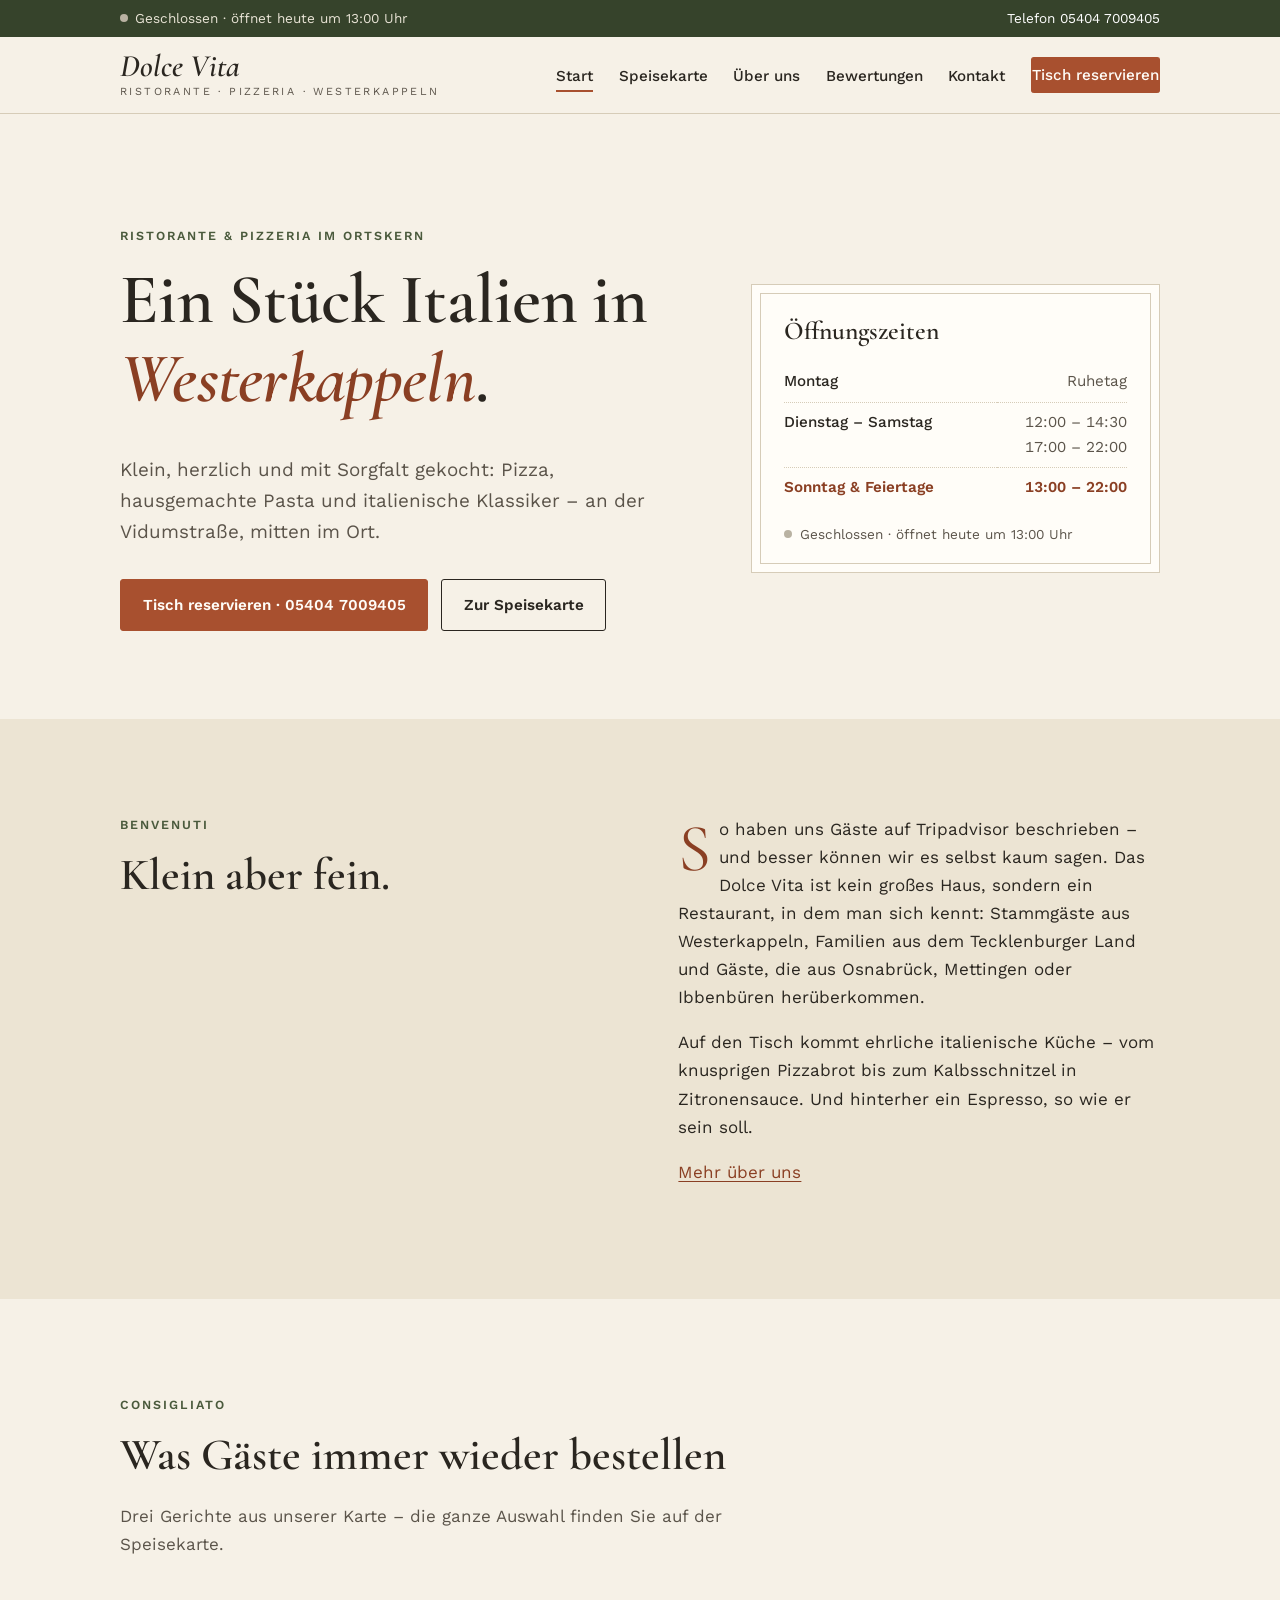
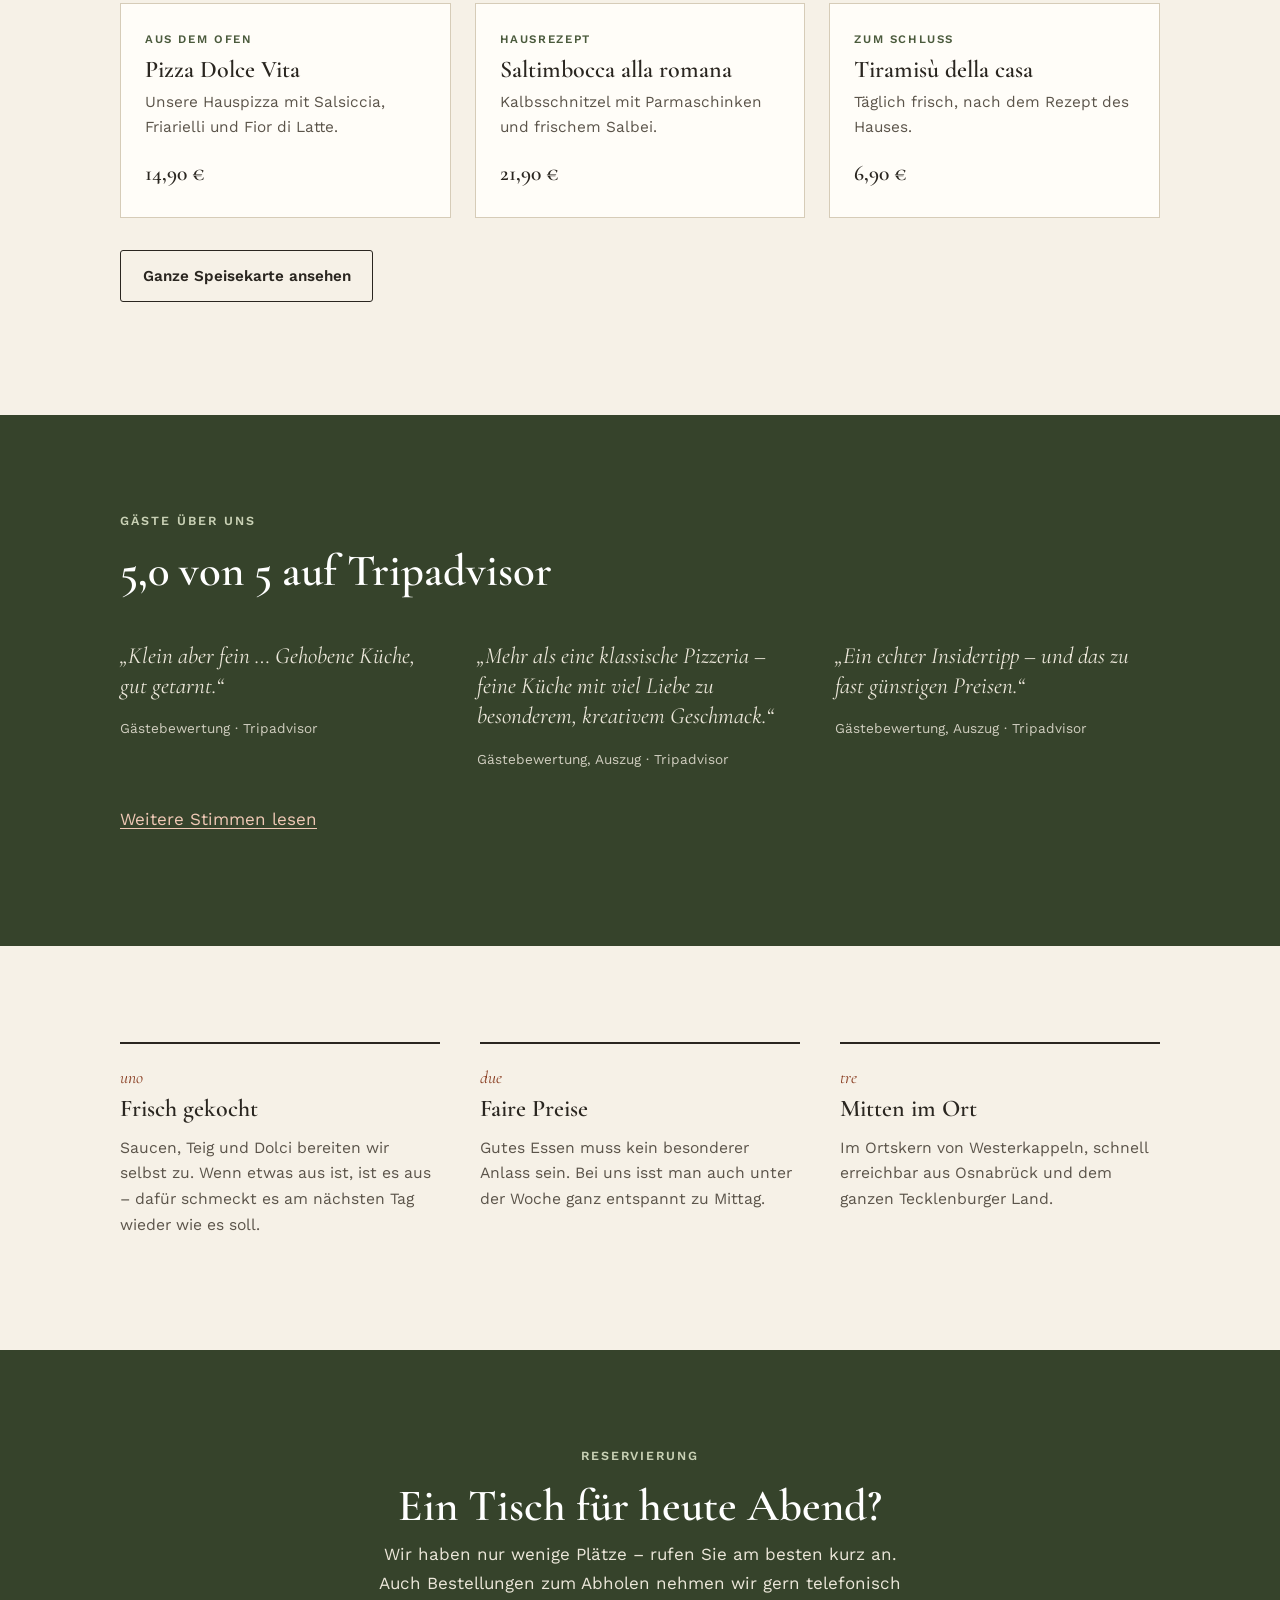
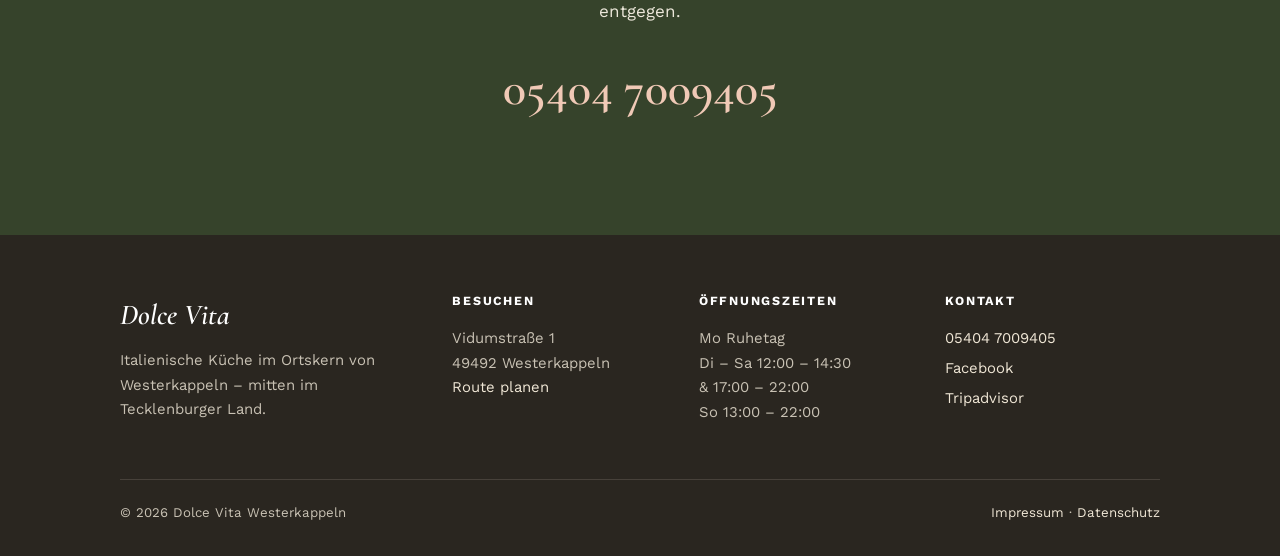
==== index.html @ 23e02b04 "Mehrseitige Restaurant-Website für Dolce Vita Westerkappeln Startseite, Speisekarte mit Preisen, Übe" ====
<!doctype html>
<html lang="de">
<head>
<meta charset="utf-8">
<meta name="viewport" content="width=device-width, initial-scale=1">
<title>Dolce Vita – Ristorante & Pizzeria in Westerkappeln</title>
<meta name="description" content="Italienisches Restaurant und Pizzeria im Ortskern von Westerkappeln. Pizza, Pasta, Fleisch und Fisch – Vidumstraße 1, Telefon 05404 7009405.">
<meta name="theme-color" content="#36432b">
<meta property="og:type" content="restaurant">
<meta property="og:title" content="Dolce Vita – Ristorante & Pizzeria in Westerkappeln">
<meta property="og:description" content="Italienisches Restaurant und Pizzeria im Ortskern von Westerkappeln. Pizza, Pasta, Fleisch und Fisch – Vidumstraße 1, Telefon 05404 7009405.">
<meta property="og:locale" content="de_DE">
<link rel="icon" href="img/favicon.svg" type="image/svg+xml">
<link rel="preconnect" href="https://fonts.googleapis.com">
<link rel="preconnect" href="https://fonts.gstatic.com" crossorigin>
<link rel="stylesheet" href="css/style.css">
<script type="application/ld+json">
{
  "@context": "https://schema.org",
  "@type": "Restaurant",
  "name": "Dolce Vita",
  "servesCuisine": ["Italienisch", "Pizza", "Pasta"],
  "telephone": "+4954047009405",
  "priceRange": "€€",
  "address": {
    "@type": "PostalAddress",
    "streetAddress": "Vidumstraße 1",
    "postalCode": "49492",
    "addressLocality": "Westerkappeln",
    "addressRegion": "Nordrhein-Westfalen",
    "addressCountry": "DE"
  },
  "openingHoursSpecification": [
    {"@type": "OpeningHoursSpecification", "dayOfWeek": ["Tuesday","Wednesday","Thursday","Friday","Saturday"], "opens": "12:00", "closes": "14:30"},
    {"@type": "OpeningHoursSpecification", "dayOfWeek": ["Tuesday","Wednesday","Thursday","Friday","Saturday"], "opens": "17:00", "closes": "22:00"},
    {"@type": "OpeningHoursSpecification", "dayOfWeek": "Sunday", "opens": "13:00", "closes": "22:00"}
  ],
  "hasMenu": "speisekarte.html",
  "acceptsReservations": "True",
  "sameAs": ["https://www.tripadvisor.de/Restaurant_Review-g3331348-d24987084-Reviews-Dolce_vita-Westerkappeln_North_Rhine_Westphalia.html", "https://www.facebook.com/p/Dolce-vita-100069733084038/"]
}
</script>
</head>
<body>
<a class="skip" href="#inhalt">Zum Inhalt springen</a>
<div class="topbar">
  <div class="wrap">
    <span data-status>Vidumstraße 1 · Westerkappeln</span>
    <span><a href="tel:+4954047009405">Telefon 05404 7009405</a></span>
  </div>
</div>
<header class="site-header">
  <div class="wrap">
    <a class="brand" href="index.html" aria-label="Dolce Vita – zur Startseite">
      <span class="brand-name">Dolce Vita</span>
      <span class="brand-sub">Ristorante · Pizzeria · Westerkappeln</span>
    </a>
    <button class="nav-toggle" aria-expanded="false" aria-controls="nav">Menü</button>
    <nav class="nav" id="nav" aria-label="Hauptnavigation">
      <ul>
        <li><a href="index.html" aria-current="page">Start</a></li><li><a href="speisekarte.html">Speisekarte</a></li><li><a href="ueber-uns.html">Über uns</a></li><li><a href="bewertungen.html">Bewertungen</a></li><li><a href="kontakt.html">Kontakt</a></li><li><a class="btn btn-small" href="tel:+4954047009405">Tisch reservieren</a></li>
      </ul>
    </nav>
  </div>
</header>
<main id="inhalt">
<section class="hero">
  <div class="wrap hero-grid">
    <div>
      <span class="eyebrow">Ristorante &amp; Pizzeria im Ortskern</span>
      <h1>Ein Stück Italien in <em>Westerkappeln</em>.</h1>
      <p class="lead">Klein, herzlich und mit Sorgfalt gekocht: Pizza, hausgemachte Pasta und italienische Klassiker – an der Vidumstraße, mitten im Ort.</p>
      <div class="hero-actions">
        <a class="btn" href="tel:+4954047009405">Tisch reservieren · 05404 7009405</a>
        <a class="btn btn-ghost" href="speisekarte.html">Zur Speisekarte</a>
      </div>
    </div>
    <aside class="hero-card" aria-labelledby="oz">
      <h2 id="oz">Öffnungszeiten</h2>
      <table class="hours">
          <tr data-day="1"><th>Montag</th><td>Ruhetag</td></tr>
          <tr data-day="2,3,4,5,6"><th>Dienstag – Samstag</th><td>12:00 – 14:30<br>17:00 – 22:00</td></tr>
          <tr data-day="0"><th>Sonntag &amp; Feiertage</th><td>13:00 – 22:00</td></tr>
        </table>
      <p class="small" data-status></p>
    </aside>
  </div>
</section>

<section class="section section-alt">
  <div class="wrap two-col">
    <div>
      <span class="eyebrow">Benvenuti</span>
      <h2>Klein aber fein.</h2>
    </div>
    <div class="prose">
      <p class="drop">So haben uns Gäste auf Tripadvisor beschrieben – und besser können wir es selbst kaum sagen. Das Dolce Vita ist kein großes Haus, sondern ein Restaurant, in dem man sich kennt: Stammgäste aus Westerkappeln, Familien aus dem Tecklenburger Land und Gäste, die aus Osnabrück, Mettingen oder Ibbenbüren herüberkommen.</p>
      <p>Auf den Tisch kommt ehrliche italienische Küche – vom knusprigen Pizzabrot bis zum Kalbsschnitzel in Zitronensauce. Und hinterher ein Espresso, so wie er sein soll.</p>
      <p><a href="ueber-uns.html">Mehr über uns</a></p>
    </div>
  </div>
</section>

<section class="section">
  <div class="wrap">
    <div class="section-head">
      <span class="eyebrow">Consigliato</span>
      <h2>Was Gäste immer wieder bestellen</h2>
      <p>Drei Gerichte aus unserer Karte – die ganze Auswahl finden Sie auf der Speisekarte.</p>
    </div>
    <div class="picks">
      <article class="pick">
        <span class="tag">Aus dem Ofen</span>
        <h3>Pizza Dolce Vita</h3>
        <p>Unsere Hauspizza mit Salsiccia, Friarielli und Fior di Latte.</p>
        <span class="price">14,90 €</span>
      </article>
      <article class="pick">
        <span class="tag">Hausrezept</span>
        <h3>Saltimbocca alla romana</h3>
        <p>Kalbsschnitzel mit Parmaschinken und frischem Salbei.</p>
        <span class="price">21,90 €</span>
      </article>
      <article class="pick">
        <span class="tag">Zum Schluss</span>
        <h3>Tiramisù della casa</h3>
        <p>Täglich frisch, nach dem Rezept des Hauses.</p>
        <span class="price">6,90 €</span>
      </article>
    </div>
    <p style="margin-top:2rem"><a class="btn btn-ghost" href="speisekarte.html">Ganze Speisekarte ansehen</a></p>
  </div>
</section>

<section class="section section-dark">
  <div class="wrap">
    <div class="section-head">
      <span class="eyebrow">Gäste über uns</span>
      <h2>5,0 von 5 auf Tripadvisor</h2>
    </div>
    <div class="quotes">
      <figure class="quote">
        <blockquote>Klein aber fein … Gehobene Küche, gut getarnt.</blockquote>
        <figcaption>Gästebewertung · Tripadvisor</figcaption>
      </figure>
      <figure class="quote">
        <blockquote>Mehr als eine klassische Pizzeria – feine Küche mit viel Liebe zu besonderem, kreativem Geschmack.</blockquote>
        <figcaption>Gästebewertung, Auszug · Tripadvisor</figcaption>
      </figure>
      <figure class="quote">
        <blockquote>Ein echter Insidertipp – und das zu fast günstigen Preisen.</blockquote>
        <figcaption>Gästebewertung, Auszug · Tripadvisor</figcaption>
      </figure>
    </div>
    <p style="margin-top:2.2rem"><a href="bewertungen.html">Weitere Stimmen lesen</a></p>
  </div>
</section>

<section class="section">
  <div class="wrap">
    <div class="pillars">
      <div class="pillar">
        <span class="num">uno</span>
        <h3>Frisch gekocht</h3>
        <p>Saucen, Teig und Dolci bereiten wir selbst zu. Wenn etwas aus ist, ist es aus – dafür schmeckt es am nächsten Tag wieder wie es soll.</p>
      </div>
      <div class="pillar">
        <span class="num">due</span>
        <h3>Faire Preise</h3>
        <p>Gutes Essen muss kein besonderer Anlass sein. Bei uns isst man auch unter der Woche ganz entspannt zu Mittag.</p>
      </div>
      <div class="pillar">
        <span class="num">tre</span>
        <h3>Mitten im Ort</h3>
        <p>Im Ortskern von Westerkappeln, schnell erreichbar aus Osnabrück und dem ganzen Tecklenburger Land.</p>
      </div>
    </div>
  </div>
</section>
<section class="section section-dark cta-band">
  <div class="wrap">
    <span class="eyebrow">Reservierung</span>
    <h2>Ein Tisch für heute Abend?</h2>
    <p>Wir haben nur wenige Plätze – rufen Sie am besten kurz an. Auch Bestellungen zum Abholen nehmen wir gern telefonisch entgegen.</p>
    <a class="phone-big" href="tel:+4954047009405">05404 7009405</a>
  </div>
</section>
</main>
<footer class="site-footer">
  <div class="wrap">
    <div class="footer-grid">
      <div>
        <span class="brand-name" style="font-family:var(--serif);font-style:italic;font-weight:600">Dolce Vita</span>
        <p style="margin-top:.6rem">Italienische Küche im Ortskern von Westerkappeln – mitten im Tecklenburger Land.</p>
      </div>
      <div>
        <h4>Besuchen</h4>
        <p>Vidumstraße 1<br>49492 Westerkappeln<br><a href="https://www.google.com/maps/dir/?api=1&destination=Vidumstra%C3%9Fe+1%2C+49492+Westerkappeln" rel="noopener">Route planen</a></p>
      </div>
      <div>
        <h4>Öffnungszeiten</h4>
        <p>Mo Ruhetag<br>Di – Sa 12:00 – 14:30<br>&amp; 17:00 – 22:00<br>So 13:00 – 22:00</p>
      </div>
      <div>
        <h4>Kontakt</h4>
        <ul>
          <li><a href="tel:+4954047009405">05404 7009405</a></li>
          <li><a href="https://www.facebook.com/p/Dolce-vita-100069733084038/" rel="noopener">Facebook</a></li>
          <li><a href="https://www.tripadvisor.de/Restaurant_Review-g3331348-d24987084-Reviews-Dolce_vita-Westerkappeln_North_Rhine_Westphalia.html" rel="noopener">Tripadvisor</a></li>
        </ul>
      </div>
    </div>
    <div class="footer-bottom">
      <span>© <span id="year">2026</span> Dolce Vita Westerkappeln</span>
      <span><a href="impressum.html">Impressum</a> · <a href="datenschutz.html">Datenschutz</a></span>
    </div>
  </div>
</footer>
<script src="js/main.js"></script>
</body>
</html>
---- css/style.css ----
/* Dolce Vita Westerkappeln – Stylesheet
   Warmes Papier, Olive und Terrakotta: italienische Küche im Ortskern
   des Tecklenburger Landes. Bewusst ruhig, typografisch, ohne Effekthascherei. */

@import url("https://fonts.googleapis.com/css2?family=Cormorant+Garamond:ital,wght@0,500;0,600;1,500&family=Work+Sans:wght@400;500;600&display=swap");

:root {
  --paper: #f6f1e7;
  --paper-deep: #ece4d3;
  --ink: #2a2620;
  --ink-soft: #5b544a;
  --olive: #4a5a3c;
  --olive-dark: #36432b;
  --terra: #a8502f;
  --terra-dark: #8a3f23;
  --line: #d6ccb8;
  --white: #fffdf8;

  --serif: "Cormorant Garamond", Georgia, "Times New Roman", serif;
  --sans: "Work Sans", system-ui, -apple-system, "Segoe UI", sans-serif;

  --wrap: 1120px;
  --gutter: clamp(16px, 4vw, 40px);
}

*, *::before, *::after { box-sizing: border-box; }

html { scroll-behavior: smooth; }

body {
  margin: 0;
  background: var(--paper);
  color: var(--ink);
  font-family: var(--sans);
  font-size: 1.0625rem;
  line-height: 1.65;
  -webkit-font-smoothing: antialiased;
}

img { max-width: 100%; display: block; }

a { color: var(--terra-dark); text-underline-offset: 3px; }
a:hover { color: var(--terra); }

h1, h2, h3 {
  font-family: var(--serif);
  font-weight: 600;
  line-height: 1.12;
  margin: 0 0 .5em;
  color: var(--ink);
}
h1 { font-size: clamp(2.6rem, 6vw, 4.4rem); letter-spacing: -.01em; }
h2 { font-size: clamp(2rem, 4vw, 2.8rem); }
h3 { font-size: 1.5rem; }

p { margin: 0 0 1em; }

.wrap { max-width: var(--wrap); margin: 0 auto; padding: 0 var(--gutter); }

.eyebrow {
  font-family: var(--sans);
  font-size: .78rem;
  font-weight: 600;
  letter-spacing: .16em;
  text-transform: uppercase;
  color: var(--olive);
  margin-bottom: .9rem;
  display: block;
}

.skip {
  position: absolute; left: -999px; top: 0;
  background: var(--ink); color: var(--white); padding: .6rem 1rem; z-index: 100;
}
.skip:focus { left: 1rem; top: 1rem; }

/* ---------- Kopfbereich ---------- */

.topbar {
  background: var(--olive-dark);
  color: #e9e4d6;
  font-size: .85rem;
}
.topbar .wrap {
  display: flex; flex-wrap: wrap; gap: .3rem 1.5rem;
  justify-content: space-between; padding-top: .45rem; padding-bottom: .45rem;
}
.topbar a { color: #fff; text-decoration: none; }
.topbar a:hover { text-decoration: underline; }
.status-dot {
  display: inline-block; width: .5rem; height: .5rem; border-radius: 50%;
  background: #b9b2a2; margin-right: .45rem; vertical-align: .08em;
}
.status-dot.open { background: #9ccf7a; }

.site-header {
  background: var(--paper);
  border-bottom: 1px solid var(--line);
  position: sticky; top: 0; z-index: 50;
}
.site-header .wrap {
  display: flex; align-items: center; justify-content: space-between;
  min-height: 76px; gap: 1rem;
}

.brand { text-decoration: none; color: var(--ink); display: flex; flex-direction: column; line-height: 1; }
.brand-name { font-family: var(--serif); font-size: 1.95rem; font-weight: 600; font-style: italic; }
@media (max-width: 420px) { .brand-sub { letter-spacing: .12em; } }
.brand-sub {
  font-size: .68rem; letter-spacing: .22em; text-transform: uppercase;
  color: var(--ink-soft); margin-top: .3rem;
}

.nav ul { list-style: none; margin: 0; padding: 0; display: flex; gap: 1.6rem; align-items: center; }
.nav a {
  text-decoration: none; color: var(--ink); font-size: .95rem; font-weight: 500;
  padding: .3rem 0; border-bottom: 2px solid transparent; white-space: nowrap;
}
.nav a:hover { color: var(--terra-dark); }
.nav a[aria-current="page"] { border-bottom-color: var(--terra); }
.nav .btn { border-bottom: 0; }

.nav-toggle {
  display: none; background: none; border: 1px solid var(--line); border-radius: 4px;
  font: inherit; font-size: .9rem; padding: .45rem .8rem; color: var(--ink); cursor: pointer;
}

@media (max-width: 920px) {
  .nav-toggle { display: block; }
  .nav {
    position: absolute; left: 0; right: 0; top: 100%;
    background: var(--paper); border-bottom: 1px solid var(--line);
    display: none;
  }
  .nav.open { display: block; }
  .nav ul { flex-direction: column; align-items: stretch; gap: 0; padding: .5rem var(--gutter) 1.2rem; }
  .nav li a { display: block; padding: .8rem 0; border-bottom: 1px solid var(--line); }
  .nav li:last-child a { border-bottom: 0; margin-top: .8rem; text-align: center; }
}

/* ---------- Buttons ---------- */

.btn {
  display: inline-block;
  background: var(--terra);
  color: var(--white) !important;
  text-decoration: none;
  font-weight: 600;
  font-size: .95rem;
  padding: .78rem 1.35rem;
  border-radius: 3px;
  border: 1px solid var(--terra);
  transition: background .15s;
}
.btn:hover { background: var(--terra-dark); border-color: var(--terra-dark); }
.btn-ghost { background: transparent; color: var(--ink) !important; border-color: var(--ink); }
.btn-ghost:hover { background: var(--ink); color: var(--white) !important; border-color: var(--ink); }
.btn-small { padding: .5rem 1rem; font-size: .88rem; }

/* ---------- Hero ---------- */

.hero {
  position: relative;
  padding: clamp(3.5rem, 9vw, 7rem) 0 clamp(3rem, 7vw, 5.5rem);
  overflow: hidden;
}
.hero-grid {
  display: grid; grid-template-columns: 1.25fr .9fr; gap: clamp(2rem, 5vw, 4.5rem); align-items: center;
}
.hero h1 em { font-style: italic; color: var(--terra-dark); }
.hero .lead { font-size: 1.18rem; color: var(--ink-soft); max-width: 34rem; margin-bottom: 2rem; }
.hero-actions { display: flex; flex-wrap: wrap; gap: .8rem; }

.hero-card {
  background: var(--white);
  border: 1px solid var(--line);
  padding: 2rem 2rem 1.6rem;
  position: relative;
}
.hero-card::before {
  content: ""; position: absolute; inset: 8px; border: 1px solid var(--line); pointer-events: none;
}
.hero-card h2 { font-size: 1.6rem; margin-bottom: 1rem; }
.hours { width: 100%; border-collapse: collapse; font-size: .95rem; }
.hours th { text-align: left; font-weight: 500; padding: .45rem 1rem .45rem 0; vertical-align: top; }
.hours td { text-align: right; padding: .45rem 0; vertical-align: top; white-space: nowrap; color: var(--ink-soft); font-variant-numeric: tabular-nums; }
.hours tr + tr th, .hours tr + tr td { border-top: 1px dotted var(--line); }
.hours tr.today th, .hours tr.today td { color: var(--terra-dark); font-weight: 600; }
.hero-card .small { font-size: .85rem; color: var(--ink-soft); margin: 1rem 0 0; }

@media (max-width: 860px) {
  .hero-grid { grid-template-columns: 1fr; }
}

/* ---------- Sektionen ---------- */

.section { padding: clamp(3.5rem, 8vw, 6rem) 0; }
.section-alt { background: var(--paper-deep); }
.section-dark { background: var(--olive-dark); color: #ece7da; }
.section-dark h2, .section-dark h3 { color: #fff; }
.section-dark .eyebrow { color: #c9d1b5; }
.section-dark a { color: #f0c9b6; }

.section-head { max-width: 40rem; margin-bottom: 2.8rem; }
.section-head p { color: var(--ink-soft); }
.section-dark .section-head p { color: #d6d0c0; }

.two-col { display: grid; grid-template-columns: 1fr 1fr; gap: clamp(2rem, 6vw, 5rem); align-items: start; }
@media (max-width: 760px) { .two-col { grid-template-columns: 1fr; } }

.prose p { max-width: 38rem; }
.prose .drop::first-letter {
  font-family: var(--serif); float: left; font-size: 4.2rem; line-height: .85;
  padding: .3rem .5rem 0 0; color: var(--terra-dark);
}

/* Drei Säulen */
.pillars { display: grid; grid-template-columns: repeat(3, 1fr); gap: 2.5rem; }
.pillar { border-top: 2px solid var(--ink); padding-top: 1.2rem; }
.pillar .num { font-family: var(--serif); font-style: italic; font-size: 1.1rem; color: var(--terra-dark); display: block; margin-bottom: .2rem; }
.pillar p { color: var(--ink-soft); font-size: .98rem; }
@media (max-width: 760px) { .pillars { grid-template-columns: 1fr; gap: 2rem; } }

/* Empfehlungen auf der Startseite */
.picks { display: grid; grid-template-columns: repeat(3, 1fr); gap: 1.5rem; }
.pick {
  background: var(--white); border: 1px solid var(--line); padding: 1.6rem 1.5rem;
  display: flex; flex-direction: column;
}
.pick .tag { font-size: .72rem; font-weight: 600; letter-spacing: .14em; text-transform: uppercase; color: var(--olive); }
.pick h3 { margin: .5rem 0 .4rem; }
.pick p { color: var(--ink-soft); font-size: .96rem; flex: 1; }
.pick .price { font-family: var(--serif); font-size: 1.35rem; font-weight: 600; color: var(--ink); }
@media (max-width: 860px) { .picks { grid-template-columns: 1fr; } }

/* ---------- Bewertungen ---------- */

.rating-row { display: flex; flex-wrap: wrap; gap: 1rem 3rem; margin-bottom: 2.5rem; }
.rating { display: flex; align-items: baseline; gap: .7rem; }
.rating .score { font-family: var(--serif); font-size: 3.2rem; font-weight: 600; line-height: 1; }
.rating .meta { font-size: .9rem; line-height: 1.35; }
.rating .meta strong { display: block; font-weight: 600; }
.stars { color: #e3b04b; letter-spacing: .1em; font-size: 1rem; }

.quotes { display: grid; grid-template-columns: repeat(3, 1fr); gap: 2rem; }
.quote { margin: 0; }
.quote blockquote {
  margin: 0 0 1rem; font-family: var(--serif); font-size: 1.45rem; line-height: 1.3; font-style: italic;
}
.quote blockquote::before { content: "„"; }
.quote blockquote::after { content: "“"; }
.quote figcaption { font-size: .85rem; opacity: .85; }
@media (max-width: 860px) { .quotes { grid-template-columns: 1fr; } }

.review-list { display: grid; gap: 1.5rem; }
.review {
  background: var(--white); border: 1px solid var(--line); padding: 1.6rem 1.8rem;
}
.review-head { display: flex; flex-wrap: wrap; justify-content: space-between; gap: .4rem 1rem; margin-bottom: .6rem; }
.review h3 { font-size: 1.4rem; margin: 0; }
.review .source { font-size: .8rem; font-weight: 600; letter-spacing: .1em; text-transform: uppercase; color: var(--olive); }
.review p { color: var(--ink-soft); margin: 0; }

/* ---------- Seitenkopf Unterseiten ---------- */

.page-head { padding: clamp(3rem, 7vw, 5rem) 0 clamp(2rem, 4vw, 3rem); border-bottom: 1px solid var(--line); }
.page-head p { color: var(--ink-soft); max-width: 40rem; font-size: 1.1rem; margin: 0; }

/* ---------- Speisekarte ---------- */

.menu-layout { display: grid; grid-template-columns: 210px 1fr; gap: 3.5rem; align-items: start; }
.menu-nav { position: sticky; top: 100px; }
.menu-layout > * { min-width: 0; }
.menu-nav ol { list-style: none; margin: 0; padding: 0; border-left: 1px solid var(--line); }
.menu-nav a {
  display: block; padding: .38rem 0 .38rem 1rem; text-decoration: none; color: var(--ink-soft);
  font-size: .95rem; margin-left: -1px; border-left: 2px solid transparent;
}
.menu-nav a:hover, .menu-nav a.active { color: var(--ink); border-left-color: var(--terra); }

@media (max-width: 860px) {
  .menu-layout { grid-template-columns: 1fr; gap: 1.5rem; }
  .menu-nav { position: sticky; top: 76px; z-index: 10; background: var(--paper); margin: 0 calc(var(--gutter) * -1); padding: .6rem var(--gutter); border-bottom: 1px solid var(--line); }
  .menu-nav ol { display: flex; gap: .5rem; overflow-x: auto; border-left: 0; scrollbar-width: none; }
  .menu-nav ol::-webkit-scrollbar { display: none; }
  .menu-nav a { white-space: nowrap; border: 1px solid var(--line); border-radius: 999px; padding: .35rem .9rem; margin: 0; font-size: .88rem; }
  .menu-nav a:hover, .menu-nav a.active { border-color: var(--ink); background: var(--ink); color: var(--white); }
}

.menu-section { padding-bottom: 3rem; margin-bottom: 3rem; border-bottom: 1px solid var(--line); scroll-margin-top: 140px; }
.menu-section:last-child { border-bottom: 0; }
.menu-section > header { margin-bottom: 1.6rem; }
.menu-section > header h2 { margin-bottom: .2rem; }
.menu-section > header p { color: var(--ink-soft); font-size: .95rem; margin: 0; }

.dish { display: grid; grid-template-columns: 2.4rem 1fr auto; gap: 0 .8rem; padding: .9rem 0; border-top: 1px dotted var(--line); }
.dish:first-of-type { border-top: 0; }
.dish .no { font-size: .8rem; color: var(--ink-soft); padding-top: .32rem; font-variant-numeric: tabular-nums; }
.dish h3 { font-family: var(--sans); font-size: 1.02rem; font-weight: 600; margin: 0; line-height: 1.4; }
.dish p { margin: .15rem 0 0; font-size: .94rem; color: var(--ink-soft); }
.dish .price { font-weight: 600; font-variant-numeric: tabular-nums; white-space: nowrap; }
.dish .badge {
  display: inline-block; font-size: .66rem; font-weight: 600; letter-spacing: .08em; text-transform: uppercase;
  border: 1px solid currentColor; border-radius: 2px; padding: 0 .3rem; margin-left: .4rem; vertical-align: .15em;
}
.badge.veg { color: var(--olive); }
.badge.house { color: var(--terra-dark); }
.dish sup { font-size: .65em; color: var(--ink-soft); font-weight: 400; }

.menu-note { background: var(--white); border: 1px solid var(--line); padding: 1.2rem 1.4rem; font-size: .92rem; color: var(--ink-soft); }
.menu-note p:last-child { margin: 0; }

.size-head { display: grid; grid-template-columns: 2.4rem 1fr auto; gap: 0 .8rem; font-size: .78rem; text-transform: uppercase; letter-spacing: .1em; color: var(--ink-soft); }
.size-head span:last-child, .dish .prices { text-align: right; }
.dish .prices { font-weight: 600; font-variant-numeric: tabular-nums; white-space: nowrap; }
.dish .prices span + span::before { content: " / "; font-weight: 400; color: var(--ink-soft); }

/* ---------- Kontakt ---------- */

.info-grid { display: grid; grid-template-columns: repeat(3, 1fr); gap: 2.5rem; }
.info-grid h3 { font-size: 1.35rem; margin-bottom: .6rem; }
.info-grid p, .info-grid address { font-style: normal; color: var(--ink-soft); }
@media (max-width: 860px) { .info-grid { grid-template-columns: 1fr; gap: 2rem; } }

.map-card {
  background: var(--white); border: 1px solid var(--line); padding: 2rem;
  display: grid; grid-template-columns: 1fr auto; gap: 1.5rem; align-items: center;
}
.map-card svg { width: 100%; height: auto; max-width: 420px; }
@media (max-width: 760px) { .map-card { grid-template-columns: 1fr; } }

.steps { list-style: none; margin: 0; padding: 0; counter-reset: s; }
.steps li { counter-increment: s; position: relative; padding-left: 2.6rem; margin-bottom: 1.2rem; }
.steps li::before {
  content: counter(s); position: absolute; left: 0; top: 0;
  width: 1.8rem; height: 1.8rem; border-radius: 50%; border: 1px solid var(--ink);
  display: grid; place-items: center; font-size: .85rem; font-weight: 600;
}
.steps strong { display: block; }

/* ---------- Rechtliches ---------- */

.legal { max-width: 46rem; }
.legal h2 { font-size: 1.7rem; margin-top: 2.2rem; }
.legal h3 { font-size: 1.25rem; margin-top: 1.6rem; }
.legal p, .legal li { color: var(--ink-soft); }
.todo { background: #fbe9c9; color: #6b4a12; padding: 0 .25rem; }

/* ---------- CTA-Band ---------- */

.cta-band { text-align: center; }
.cta-band h2 { margin-bottom: .6rem; }
.cta-band p { margin: 0 auto 1.6rem; max-width: 34rem; }
.phone-big { font-family: var(--serif); font-size: clamp(2rem, 5vw, 3rem); font-weight: 600; text-decoration: none; display: inline-block; margin-bottom: .6rem; }

/* ---------- Fußbereich ---------- */

.site-footer { background: var(--ink); color: #c9c2b4; font-size: .93rem; padding: 3.5rem 0 2rem; }
.site-footer a { color: #f0e7d6; text-decoration: none; }
.site-footer a:hover { text-decoration: underline; }
.footer-grid { display: grid; grid-template-columns: 1.4fr 1fr 1fr 1fr; gap: 2rem; }
.site-footer h4 { color: #fff; font-family: var(--sans); font-size: .78rem; letter-spacing: .14em; text-transform: uppercase; margin: 0 0 .9rem; }
.site-footer ul { list-style: none; margin: 0; padding: 0; }
.site-footer li { margin-bottom: .35rem; }
.site-footer .brand-name { color: #fff; font-size: 1.8rem; }
.footer-bottom { border-top: 1px solid #47413a; margin-top: 2.5rem; padding-top: 1.4rem; display: flex; flex-wrap: wrap; justify-content: space-between; gap: .5rem; font-size: .83rem; }
@media (max-width: 860px) { .footer-grid { grid-template-columns: 1fr 1fr; } }
@media (max-width: 520px) { .footer-grid { grid-template-columns: 1fr; } }

/* Ornament */
.rule { display: flex; align-items: center; gap: 1rem; color: var(--line); margin: 0 0 2rem; }
.rule::before, .rule::after { content: ""; flex: 1; height: 1px; background: currentColor; }
.rule svg { width: 26px; height: 26px; color: var(--olive); }

@media print {
  .topbar, .site-header, .site-footer, .menu-nav, .cta-band { display: none; }
  body { background: #fff; }
  .menu-layout { display: block; }
}
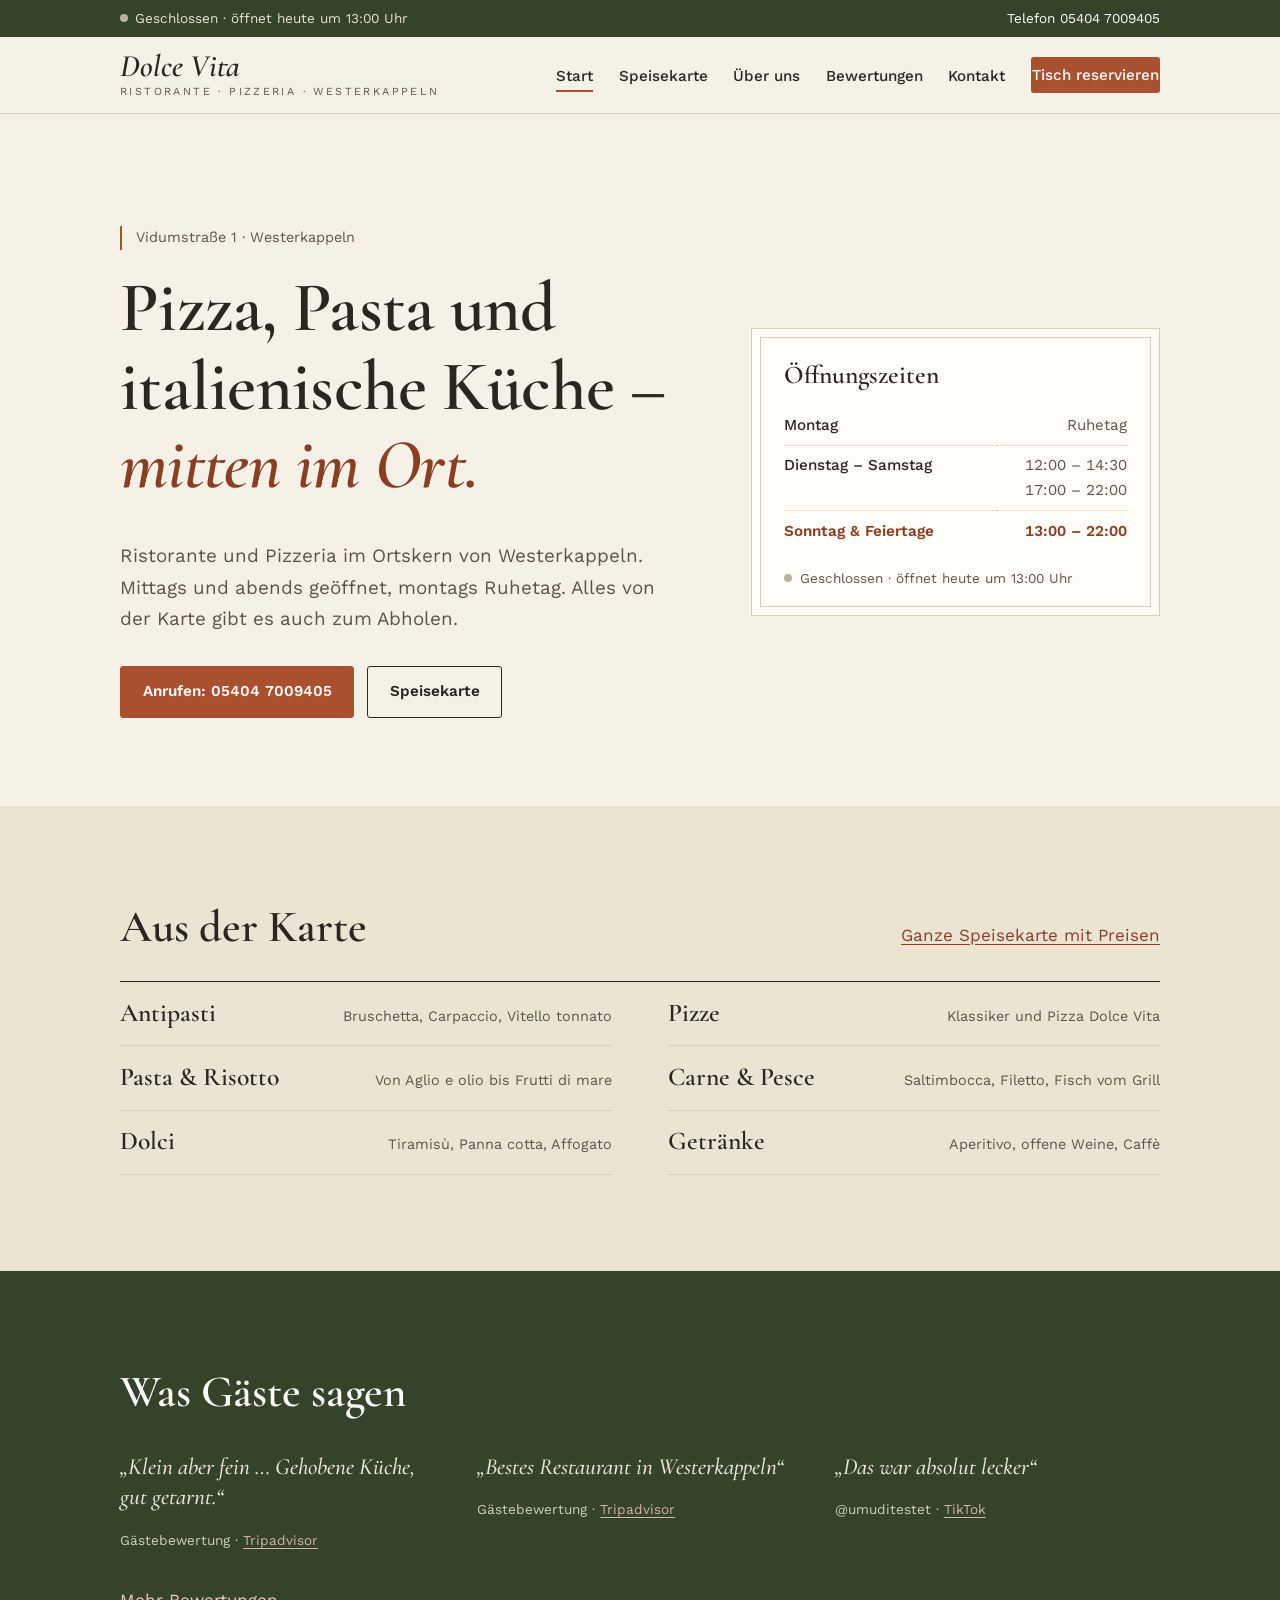
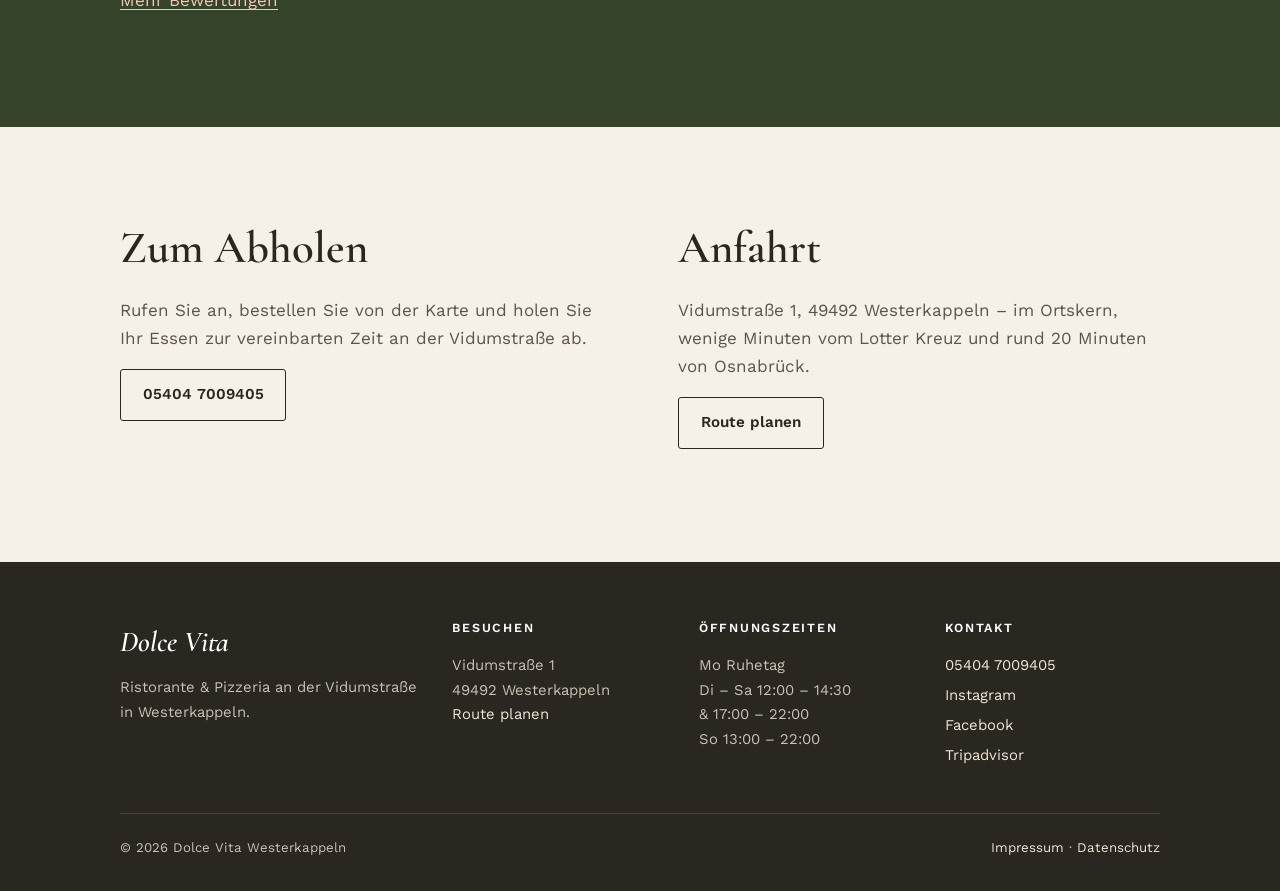
==== commit b7c39e2a: "Website veröffentlichungsfertig: lokale Schriften, belegte Zitate, neue Startseite - Google Fonts du" ====
--- a/index.html
+++ b/index.html
@@ -11,8 +11,6 @@
 <meta property="og:description" content="Italienisches Restaurant und Pizzeria im Ortskern von Westerkappeln. Pizza, Pasta, Fleisch und Fisch – Vidumstraße 1, Telefon 05404 7009405.">
 <meta property="og:locale" content="de_DE">
 <link rel="icon" href="img/favicon.svg" type="image/svg+xml">
-<link rel="preconnect" href="https://fonts.googleapis.com">
-<link rel="preconnect" href="https://fonts.gstatic.com" crossorigin>
 <link rel="stylesheet" href="css/style.css">
 <script type="application/ld+json">
 {
@@ -37,7 +35,7 @@
   ],
   "hasMenu": "speisekarte.html",
   "acceptsReservations": "True",
-  "sameAs": ["https://www.tripadvisor.de/Restaurant_Review-g3331348-d24987084-Reviews-Dolce_vita-Westerkappeln_North_Rhine_Westphalia.html", "https://www.facebook.com/p/Dolce-vita-100069733084038/"]
+  "sameAs": ["https://www.instagram.com/dolcevita_westerkappeln/", "https://www.facebook.com/p/Dolce-vita-100069733084038/", "https://www.tripadvisor.de/Restaurant_Review-g3331348-d24987084-Reviews-Dolce_vita-Westerkappeln_North_Rhine_Westphalia.html"]
 }
 </script>
 </head>
@@ -67,12 +65,12 @@
 <section class="hero">
   <div class="wrap hero-grid">
     <div>
-      <span class="eyebrow">Ristorante &amp; Pizzeria im Ortskern</span>
-      <h1>Ein Stück Italien in <em>Westerkappeln</em>.</h1>
-      <p class="lead">Klein, herzlich und mit Sorgfalt gekocht: Pizza, hausgemachte Pasta und italienische Klassiker – an der Vidumstraße, mitten im Ort.</p>
+      <p class="hero-place">Vidumstraße 1 · Westerkappeln</p>
+      <h1>Pizza, Pasta und italienische Küche – <em>mitten im Ort.</em></h1>
+      <p class="lead">Ristorante und Pizzeria im Ortskern von Westerkappeln. Mittags und abends geöffnet, montags Ruhetag. Alles von der Karte gibt es auch zum Abholen.</p>
       <div class="hero-actions">
-        <a class="btn" href="tel:+4954047009405">Tisch reservieren · 05404 7009405</a>
-        <a class="btn btn-ghost" href="speisekarte.html">Zur Speisekarte</a>
+        <a class="btn" href="tel:+4954047009405">Anrufen: 05404 7009405</a>
+        <a class="btn btn-ghost" href="speisekarte.html">Speisekarte</a>
       </div>
     </div>
     <aside class="hero-card" aria-labelledby="oz">
@@ -88,101 +86,55 @@
 </section>
 
 <section class="section section-alt">
-  <div class="wrap two-col">
-    <div>
-      <span class="eyebrow">Benvenuti</span>
-      <h2>Klein aber fein.</h2>
+  <div class="wrap">
+    <div class="split-head">
+      <h2>Aus der Karte</h2>
+      <a href="speisekarte.html">Ganze Speisekarte mit Preisen</a>
     </div>
-    <div class="prose">
-      <p class="drop">So haben uns Gäste auf Tripadvisor beschrieben – und besser können wir es selbst kaum sagen. Das Dolce Vita ist kein großes Haus, sondern ein Restaurant, in dem man sich kennt: Stammgäste aus Westerkappeln, Familien aus dem Tecklenburger Land und Gäste, die aus Osnabrück, Mettingen oder Ibbenbüren herüberkommen.</p>
-      <p>Auf den Tisch kommt ehrliche italienische Küche – vom knusprigen Pizzabrot bis zum Kalbsschnitzel in Zitronensauce. Und hinterher ein Espresso, so wie er sein soll.</p>
-      <p><a href="ueber-uns.html">Mehr über uns</a></p>
-    </div>
-  </div>
-</section>
-
-<section class="section">
-  <div class="wrap">
-    <div class="section-head">
-      <span class="eyebrow">Consigliato</span>
-      <h2>Was Gäste immer wieder bestellen</h2>
-      <p>Drei Gerichte aus unserer Karte – die ganze Auswahl finden Sie auf der Speisekarte.</p>
-    </div>
-    <div class="picks">
-      <article class="pick">
-        <span class="tag">Aus dem Ofen</span>
-        <h3>Pizza Dolce Vita</h3>
-        <p>Unsere Hauspizza mit Salsiccia, Friarielli und Fior di Latte.</p>
-        <span class="price">14,90 €</span>
-      </article>
-      <article class="pick">
-        <span class="tag">Hausrezept</span>
-        <h3>Saltimbocca alla romana</h3>
-        <p>Kalbsschnitzel mit Parmaschinken und frischem Salbei.</p>
-        <span class="price">21,90 €</span>
-      </article>
-      <article class="pick">
-        <span class="tag">Zum Schluss</span>
-        <h3>Tiramisù della casa</h3>
-        <p>Täglich frisch, nach dem Rezept des Hauses.</p>
-        <span class="price">6,90 €</span>
-      </article>
-    </div>
-    <p style="margin-top:2rem"><a class="btn btn-ghost" href="speisekarte.html">Ganze Speisekarte ansehen</a></p>
+    <ul class="cat-list">
+      <li><a href="speisekarte.html#antipasti"><span class="cat-name">Antipasti</span><span class="cat-desc">Bruschetta, Carpaccio, Vitello tonnato</span></a></li>
+      <li><a href="speisekarte.html#pizza"><span class="cat-name">Pizze</span><span class="cat-desc">Klassiker und Pizza Dolce Vita</span></a></li>
+      <li><a href="speisekarte.html#pasta"><span class="cat-name">Pasta &amp; Risotto</span><span class="cat-desc">Von Aglio e olio bis Frutti di mare</span></a></li>
+      <li><a href="speisekarte.html#carne"><span class="cat-name">Carne &amp; Pesce</span><span class="cat-desc">Saltimbocca, Filetto, Fisch vom Grill</span></a></li>
+      <li><a href="speisekarte.html#dolci"><span class="cat-name">Dolci</span><span class="cat-desc">Tiramisù, Panna cotta, Affogato</span></a></li>
+      <li><a href="speisekarte.html#getraenke"><span class="cat-name">Getränke</span><span class="cat-desc">Aperitivo, offene Weine, Caffè</span></a></li>
+    </ul>
   </div>
 </section>
 
 <section class="section section-dark">
   <div class="wrap">
-    <div class="section-head">
-      <span class="eyebrow">Gäste über uns</span>
-      <h2>5,0 von 5 auf Tripadvisor</h2>
-    </div>
+    <h2 style="margin-bottom:2.2rem">Was Gäste sagen</h2>
     <div class="quotes">
       <figure class="quote">
         <blockquote>Klein aber fein … Gehobene Küche, gut getarnt.</blockquote>
-        <figcaption>Gästebewertung · Tripadvisor</figcaption>
+        <figcaption>Gästebewertung · <a href="https://www.tripadvisor.de/Restaurant_Review-g3331348-d24987084-Reviews-Dolce_vita-Westerkappeln_North_Rhine_Westphalia.html" rel="noopener">Tripadvisor</a></figcaption>
       </figure>
       <figure class="quote">
-        <blockquote>Mehr als eine klassische Pizzeria – feine Küche mit viel Liebe zu besonderem, kreativem Geschmack.</blockquote>
-        <figcaption>Gästebewertung, Auszug · Tripadvisor</figcaption>
+        <blockquote>Bestes Restaurant in Westerkappeln</blockquote>
+        <figcaption>Gästebewertung · <a href="https://www.tripadvisor.de/ShowUserReviews-g3331348-d24987084-r861253359-Dolce_vita-Westerkappeln_North_Rhine_Westphalia.html" rel="noopener">Tripadvisor</a></figcaption>
       </figure>
       <figure class="quote">
-        <blockquote>Ein echter Insidertipp – und das zu fast günstigen Preisen.</blockquote>
-        <figcaption>Gästebewertung, Auszug · Tripadvisor</figcaption>
+        <blockquote>Das war absolut lecker</blockquote>
+        <figcaption>@umuditestet · <a href="https://www.tiktok.com/@umuditestet/video/7616672092297170198" rel="noopener">TikTok</a></figcaption>
       </figure>
     </div>
-    <p style="margin-top:2.2rem"><a href="bewertungen.html">Weitere Stimmen lesen</a></p>
+    <p style="margin-top:2.2rem"><a href="bewertungen.html">Mehr Bewertungen</a></p>
   </div>
 </section>
 
 <section class="section">
-  <div class="wrap">
-    <div class="pillars">
-      <div class="pillar">
-        <span class="num">uno</span>
-        <h3>Frisch gekocht</h3>
-        <p>Saucen, Teig und Dolci bereiten wir selbst zu. Wenn etwas aus ist, ist es aus – dafür schmeckt es am nächsten Tag wieder wie es soll.</p>
-      </div>
-      <div class="pillar">
-        <span class="num">due</span>
-        <h3>Faire Preise</h3>
-        <p>Gutes Essen muss kein besonderer Anlass sein. Bei uns isst man auch unter der Woche ganz entspannt zu Mittag.</p>
-      </div>
-      <div class="pillar">
-        <span class="num">tre</span>
-        <h3>Mitten im Ort</h3>
-        <p>Im Ortskern von Westerkappeln, schnell erreichbar aus Osnabrück und dem ganzen Tecklenburger Land.</p>
-      </div>
+  <div class="wrap two-col">
+    <div>
+      <h2>Zum Abholen</h2>
+      <p style="color:var(--ink-soft)">Rufen Sie an, bestellen Sie von der Karte und holen Sie Ihr Essen zur vereinbarten Zeit an der Vidumstraße ab.</p>
+      <p><a class="btn btn-ghost" href="tel:+4954047009405">05404 7009405</a></p>
     </div>
-  </div>
-</section>
-<section class="section section-dark cta-band">
-  <div class="wrap">
-    <span class="eyebrow">Reservierung</span>
-    <h2>Ein Tisch für heute Abend?</h2>
-    <p>Wir haben nur wenige Plätze – rufen Sie am besten kurz an. Auch Bestellungen zum Abholen nehmen wir gern telefonisch entgegen.</p>
-    <a class="phone-big" href="tel:+4954047009405">05404 7009405</a>
+    <div>
+      <h2>Anfahrt</h2>
+      <p style="color:var(--ink-soft)">Vidumstraße 1, 49492 Westerkappeln – im Ortskern, wenige Minuten vom Lotter Kreuz und rund 20 Minuten von Osnabrück.</p>
+      <p><a class="btn btn-ghost" href="https://www.google.com/maps/dir/?api=1&destination=Vidumstra%C3%9Fe+1%2C+49492+Westerkappeln" rel="noopener">Route planen</a></p>
+    </div>
   </div>
 </section>
 </main>
@@ -191,7 +143,7 @@
     <div class="footer-grid">
       <div>
         <span class="brand-name" style="font-family:var(--serif);font-style:italic;font-weight:600">Dolce Vita</span>
-        <p style="margin-top:.6rem">Italienische Küche im Ortskern von Westerkappeln – mitten im Tecklenburger Land.</p>
+        <p style="margin-top:.6rem">Ristorante &amp; Pizzeria an der Vidumstraße in Westerkappeln.</p>
       </div>
       <div>
         <h4>Besuchen</h4>
@@ -205,6 +157,7 @@
         <h4>Kontakt</h4>
         <ul>
           <li><a href="tel:+4954047009405">05404 7009405</a></li>
+          <li><a href="https://www.instagram.com/dolcevita_westerkappeln/" rel="noopener">Instagram</a></li>
           <li><a href="https://www.facebook.com/p/Dolce-vita-100069733084038/" rel="noopener">Facebook</a></li>
           <li><a href="https://www.tripadvisor.de/Restaurant_Review-g3331348-d24987084-Reviews-Dolce_vita-Westerkappeln_North_Rhine_Westphalia.html" rel="noopener">Tripadvisor</a></li>
         </ul>
--- a/css/style.css
+++ b/css/style.css
@@ -2,7 +2,14 @@
    Warmes Papier, Olive und Terrakotta: italienische Küche im Ortskern
    des Tecklenburger Landes. Bewusst ruhig, typografisch, ohne Effekthascherei. */
 
-@import url("https://fonts.googleapis.com/css2?family=Cormorant+Garamond:ital,wght@0,500;0,600;1,500&family=Work+Sans:wght@400;500;600&display=swap");
+/* Schriften lokal eingebunden (SIL Open Font License, siehe fonts/) – keine Verbindung zu Google. */
+@font-face { font-family: "Cormorant Garamond"; src: url("../fonts/cormorant-garamond-latin-500-normal.woff2") format("woff2"); font-weight: 500; font-style: normal; font-display: swap; }
+@font-face { font-family: "Cormorant Garamond"; src: url("../fonts/cormorant-garamond-latin-600-normal.woff2") format("woff2"); font-weight: 600; font-style: normal; font-display: swap; }
+@font-face { font-family: "Cormorant Garamond"; src: url("../fonts/cormorant-garamond-latin-500-italic.woff2") format("woff2"); font-weight: 500; font-style: italic; font-display: swap; }
+@font-face { font-family: "Cormorant Garamond"; src: url("../fonts/cormorant-garamond-latin-600-italic.woff2") format("woff2"); font-weight: 600; font-style: italic; font-display: swap; }
+@font-face { font-family: "Work Sans"; src: url("../fonts/work-sans-latin-400-normal.woff2") format("woff2"); font-weight: 400; font-style: normal; font-display: swap; }
+@font-face { font-family: "Work Sans"; src: url("../fonts/work-sans-latin-500-normal.woff2") format("woff2"); font-weight: 500; font-style: normal; font-display: swap; }
+@font-face { font-family: "Work Sans"; src: url("../fonts/work-sans-latin-600-normal.woff2") format("woff2"); font-weight: 600; font-style: normal; font-display: swap; }
 
 :root {
   --paper: #f6f1e7;
@@ -155,7 +162,7 @@
 .btn:hover { background: var(--terra-dark); border-color: var(--terra-dark); }
 .btn-ghost { background: transparent; color: var(--ink) !important; border-color: var(--ink); }
 .btn-ghost:hover { background: var(--ink); color: var(--white) !important; border-color: var(--ink); }
-.btn-small { padding: .5rem 1rem; font-size: .88rem; }
+.btn-small { padding: .55rem 1.1rem; font-size: .88rem; }
 
 /* ---------- Hero ---------- */
 
@@ -377,3 +384,27 @@
   body { background: #fff; }
   .menu-layout { display: block; }
 }
+
+/* ---------- Startseite: Ort, Kartenübersicht ---------- */
+
+.hero-place {
+  font-size: .9rem; color: var(--ink-soft); margin-bottom: 1.2rem;
+  padding-left: .9rem; border-left: 2px solid var(--terra);
+}
+
+.split-head { display: flex; flex-wrap: wrap; align-items: baseline; justify-content: space-between; gap: .5rem 2rem; margin-bottom: 1.8rem; }
+.split-head h2 { margin: 0; }
+
+.cat-list { list-style: none; margin: 0; padding: 0; display: grid; grid-template-columns: 1fr 1fr; column-gap: 3.5rem; border-top: 1px solid var(--ink); }
+.cat-list a {
+  display: flex; justify-content: space-between; align-items: baseline; gap: 1rem;
+  padding: 1.05rem 0; border-bottom: 1px solid var(--line); text-decoration: none; color: var(--ink);
+}
+.cat-list .cat-name { font-family: var(--serif); font-size: 1.6rem; font-weight: 600; line-height: 1.1; }
+.cat-list .cat-desc { font-size: .9rem; color: var(--ink-soft); text-align: right; }
+.cat-list a:hover .cat-name { color: var(--terra-dark); }
+@media (max-width: 760px) {
+  .cat-list { grid-template-columns: 1fr; }
+  .cat-list a { flex-direction: column; gap: .15rem; }
+  .cat-list .cat-desc { text-align: left; }
+}
